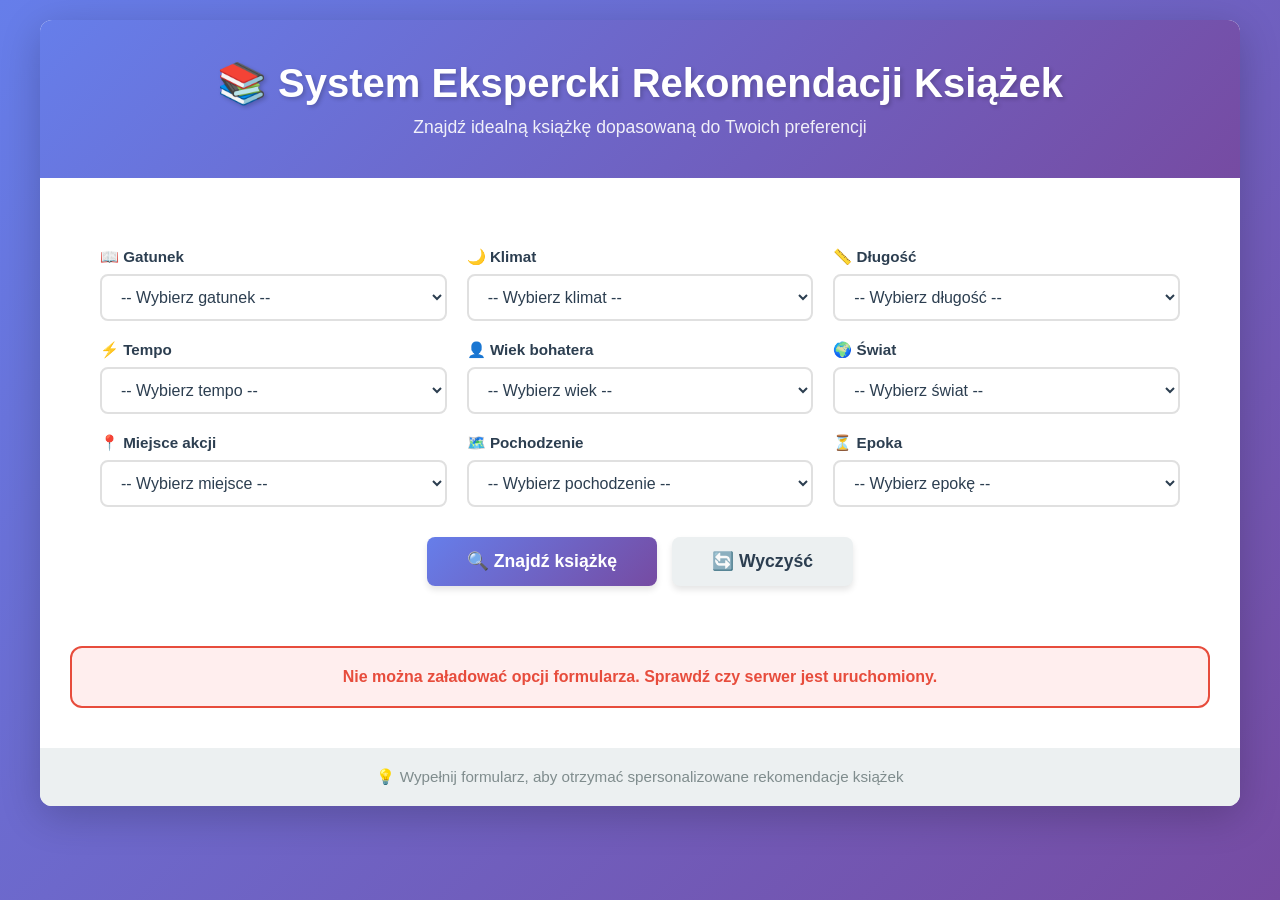
==== index.html @ 4cafb621 "feat: Implement book recommendation system with Flask backend and frontend - Added Flask application" ====
<!DOCTYPE html>
<html lang="pl">
<head>
    <meta charset="UTF-8">
    <meta name="viewport" content="width=device-width, initial-scale=1.0">
    <title>System Ekspercki - Rekomendacja Książek</title>
    <link rel="stylesheet" href="style.css">
</head>
<body>
    <div class="container">
        <header>
            <h1>📚 System Ekspercki Rekomendacji Książek</h1>
            <p class="subtitle">Znajdź idealną książkę dopasowaną do Twoich preferencji</p>
        </header>

        <main>
            <div class="form-container">
                <form id="preferencesForm">
                    <div class="form-grid">
                        <!-- Gatunek -->
                        <div class="form-group">
                            <label for="gatunek">📖 Gatunek</label>
                            <select id="gatunek" name="gatunek">
                                <option value="">-- Wybierz gatunek --</option>
                            </select>
                        </div>

                        <!-- Klimat -->
                        <div class="form-group">
                            <label for="klimat">🌙 Klimat</label>
                            <select id="klimat" name="klimat">
                                <option value="">-- Wybierz klimat --</option>
                            </select>
                        </div>

                        <!-- Długość -->
                        <div class="form-group">
                            <label for="dlugosc">📏 Długość</label>
                            <select id="dlugosc" name="dlugosc">
                                <option value="">-- Wybierz długość --</option>
                            </select>
                        </div>

                        <!-- Tempo -->
                        <div class="form-group">
                            <label for="tempo">⚡ Tempo</label>
                            <select id="tempo" name="tempo">
                                <option value="">-- Wybierz tempo --</option>
                            </select>
                        </div>

                        <!-- Wiek bohatera -->
                        <div class="form-group">
                            <label for="wiek_bohatera">👤 Wiek bohatera</label>
                            <select id="wiek_bohatera" name="wiek_bohatera">
                                <option value="">-- Wybierz wiek --</option>
                            </select>
                        </div>

                        <!-- Świat -->
                        <div class="form-group">
                            <label for="swiat">🌍 Świat</label>
                            <select id="swiat" name="swiat">
                                <option value="">-- Wybierz świat --</option>
                            </select>
                        </div>

                        <!-- Miejsce -->
                        <div class="form-group">
                            <label for="miejsce">📍 Miejsce akcji</label>
                            <select id="miejsce" name="miejsce">
                                <option value="">-- Wybierz miejsce --</option>
                            </select>
                        </div>

                        <!-- Pochodzenie -->
                        <div class="form-group">
                            <label for="pochodzenie">🗺️ Pochodzenie</label>
                            <select id="pochodzenie" name="pochodzenie">
                                <option value="">-- Wybierz pochodzenie --</option>
                            </select>
                        </div>

                        <!-- Epoka -->
                        <div class="form-group">
                            <label for="epoka">⏳ Epoka</label>
                            <select id="epoka" name="epoka">
                                <option value="">-- Wybierz epokę --</option>
                            </select>
                        </div>
                    </div>

                    <div class="button-group">
                        <button type="submit" class="btn btn-primary">
                            🔍 Znajdź książkę
                        </button>
                        <button type="reset" class="btn btn-secondary">
                            🔄 Wyczyść
                        </button>
                    </div>
                </form>
            </div>

            <div id="results" class="results-container" style="display: none;">
                <h2>🏆 Twoje Rekomendacje</h2>
                <div id="top3" class="top3-container"></div>
                <div id="explanations" class="explanations-container"></div>
            </div>

            <div id="loading" class="loading" style="display: none;">
                <div class="spinner"></div>
                <p>Szukam idealnej książki dla Ciebie...</p>
            </div>

            <div id="error" class="error-message" style="display: none;"></div>
        </main>

        <footer>
            <p>💡 Wypełnij formularz, aby otrzymać spersonalizowane rekomendacje książek</p>
        </footer>
    </div>

    <script src="script.js"></script>
</body>
</html>
---- style.css ----
* {
    margin: 0;
    padding: 0;
    box-sizing: border-box;
}

:root {
    --primary-color: #2c3e50;
    --secondary-color: #3498db;
    --success-color: #27ae60;
    --warning-color: #f39c12;
    --danger-color: #e74c3c;
    --light-bg: #ecf0f1;
    --white: #ffffff;
    --text-dark: #2c3e50;
    --text-light: #7f8c8d;
    --border-radius: 12px;
    --box-shadow: 0 4px 6px rgba(0, 0, 0, 0.1);
    --transition: all 0.3s ease;
}

body {
    font-family: 'Segoe UI', Tahoma, Geneva, Verdana, sans-serif;
    background: linear-gradient(135deg, #667eea 0%, #764ba2 100%);
    min-height: 100vh;
    padding: 20px;
    color: var(--text-dark);
}

.container {
    max-width: 1200px;
    margin: 0 auto;
    background: var(--white);
    border-radius: var(--border-radius);
    box-shadow: 0 10px 40px rgba(0, 0, 0, 0.2);
    overflow: hidden;
}

header {
    background: linear-gradient(135deg, #667eea 0%, #764ba2 100%);
    color: var(--white);
    padding: 40px 30px;
    text-align: center;
}

header h1 {
    font-size: 2.5rem;
    margin-bottom: 10px;
    text-shadow: 2px 2px 4px rgba(0, 0, 0, 0.2);
}

.subtitle {
    font-size: 1.1rem;
    opacity: 0.9;
}

main {
    padding: 40px 30px;
}

.form-container {
    background: var(--white);
    border-radius: var(--border-radius);
    padding: 30px;
    margin-bottom: 30px;
}

.form-grid {
    display: grid;
    grid-template-columns: repeat(auto-fit, minmax(280px, 1fr));
    gap: 20px;
    margin-bottom: 30px;
}

.form-group {
    display: flex;
    flex-direction: column;
}

.form-group label {
    font-weight: 600;
    margin-bottom: 8px;
    color: var(--text-dark);
    font-size: 0.95rem;
}

.form-group select {
    padding: 12px 15px;
    border: 2px solid #e0e0e0;
    border-radius: 8px;
    font-size: 1rem;
    background-color: var(--white);
    color: var(--text-dark);
    cursor: pointer;
    transition: var(--transition);
}

.form-group select:focus {
    outline: none;
    border-color: var(--secondary-color);
    box-shadow: 0 0 0 3px rgba(52, 152, 219, 0.1);
}

.form-group select:hover {
    border-color: var(--secondary-color);
}

.button-group {
    display: flex;
    gap: 15px;
    justify-content: center;
    flex-wrap: wrap;
}

.btn {
    padding: 14px 40px;
    border: none;
    border-radius: 8px;
    font-size: 1.1rem;
    font-weight: 600;
    cursor: pointer;
    transition: var(--transition);
    box-shadow: var(--box-shadow);
}

.btn-primary {
    background: linear-gradient(135deg, #667eea 0%, #764ba2 100%);
    color: var(--white);
}

.btn-primary:hover {
    transform: translateY(-2px);
    box-shadow: 0 6px 12px rgba(0, 0, 0, 0.15);
}

.btn-secondary {
    background: var(--light-bg);
    color: var(--text-dark);
}

.btn-secondary:hover {
    background: #d5dbdb;
}

.results-container {
    margin-top: 40px;
}

.results-container h2 {
    color: var(--primary-color);
    margin-bottom: 25px;
    text-align: center;
    font-size: 2rem;
}

.top3-container {
    display: grid;
    grid-template-columns: repeat(auto-fit, minmax(300px, 1fr));
    gap: 20px;
    margin-bottom: 30px;
}

.book-card {
    background: var(--white);
    border-radius: var(--border-radius);
    padding: 25px;
    box-shadow: var(--box-shadow);
    transition: var(--transition);
    border: 2px solid transparent;
}

.book-card:hover {
    transform: translateY(-5px);
    box-shadow: 0 8px 16px rgba(0, 0, 0, 0.15);
}

.book-card.winner {
    border-color: #f39c12;
    background: linear-gradient(135deg, #fff9e6 0%, #ffffff 100%);
}

.book-card.medal-1 {
    border-color: #ffd700;
}

.book-card.medal-2 {
    border-color: #c0c0c0;
}

.book-card.medal-3 {
    border-color: #cd7f32;
}

.book-title {
    font-size: 1.4rem;
    font-weight: 700;
    color: var(--primary-color);
    margin-bottom: 10px;
    display: flex;
    align-items: center;
    gap: 10px;
}

.book-score {
    font-size: 2rem;
    font-weight: 700;
    color: var(--secondary-color);
    margin-bottom: 15px;
}

.score-bar {
    height: 8px;
    background: var(--light-bg);
    border-radius: 10px;
    overflow: hidden;
    margin-bottom: 15px;
}

.score-fill {
    height: 100%;
    background: linear-gradient(90deg, #667eea 0%, #764ba2 100%);
    transition: width 1s ease;
}

.explanations-container {
    background: #f8f9fa;
    border-radius: var(--border-radius);
    padding: 30px;
    margin-top: 30px;
}

.explanation-section {
    margin-bottom: 25px;
}

.explanation-section:last-child {
    margin-bottom: 0;
}

.explanation-title {
    font-size: 1.3rem;
    font-weight: 700;
    color: var(--primary-color);
    margin-bottom: 15px;
    padding-bottom: 10px;
    border-bottom: 3px solid var(--secondary-color);
}

.reason-list {
    list-style: none;
    padding-left: 0;
}

.reason-item {
    padding: 10px 15px;
    margin-bottom: 8px;
    background: var(--white);
    border-left: 4px solid var(--success-color);
    border-radius: 6px;
    transition: var(--transition);
}

.reason-item:hover {
    transform: translateX(5px);
    box-shadow: var(--box-shadow);
}

.loading {
    text-align: center;
    padding: 60px 20px;
}

.spinner {
    width: 60px;
    height: 60px;
    border: 5px solid var(--light-bg);
    border-top-color: var(--secondary-color);
    border-radius: 50%;
    animation: spin 1s linear infinite;
    margin: 0 auto 20px;
}

@keyframes spin {
    to {
        transform: rotate(360deg);
    }
}

.loading p {
    font-size: 1.2rem;
    color: var(--text-light);
}

.error-message {
    background: #fee;
    border: 2px solid var(--danger-color);
    color: var(--danger-color);
    padding: 20px;
    border-radius: var(--border-radius);
    margin-top: 20px;
    text-align: center;
    font-weight: 600;
}

footer {
    background: var(--light-bg);
    padding: 20px;
    text-align: center;
    color: var(--text-light);
    font-size: 0.95rem;
}

.medal {
    font-size: 1.5rem;
}

/* Responsywność */
@media (max-width: 768px) {
    header h1 {
        font-size: 1.8rem;
    }

    .form-grid {
        grid-template-columns: 1fr;
    }

    .top3-container {
        grid-template-columns: 1fr;
    }

    .button-group {
        flex-direction: column;
    }

    .btn {
        width: 100%;
    }
}

/* Animacje wejścia */
@keyframes fadeIn {
    from {
        opacity: 0;
        transform: translateY(20px);
    }
    to {
        opacity: 1;
        transform: translateY(0);
    }
}

.results-container {
    animation: fadeIn 0.5s ease;
}

.book-card {
    animation: fadeIn 0.5s ease;
}

.book-card:nth-child(1) {
    animation-delay: 0.1s;
}

.book-card:nth-child(2) {
    animation-delay: 0.2s;
}

.book-card:nth-child(3) {
    animation-delay: 0.3s;
}
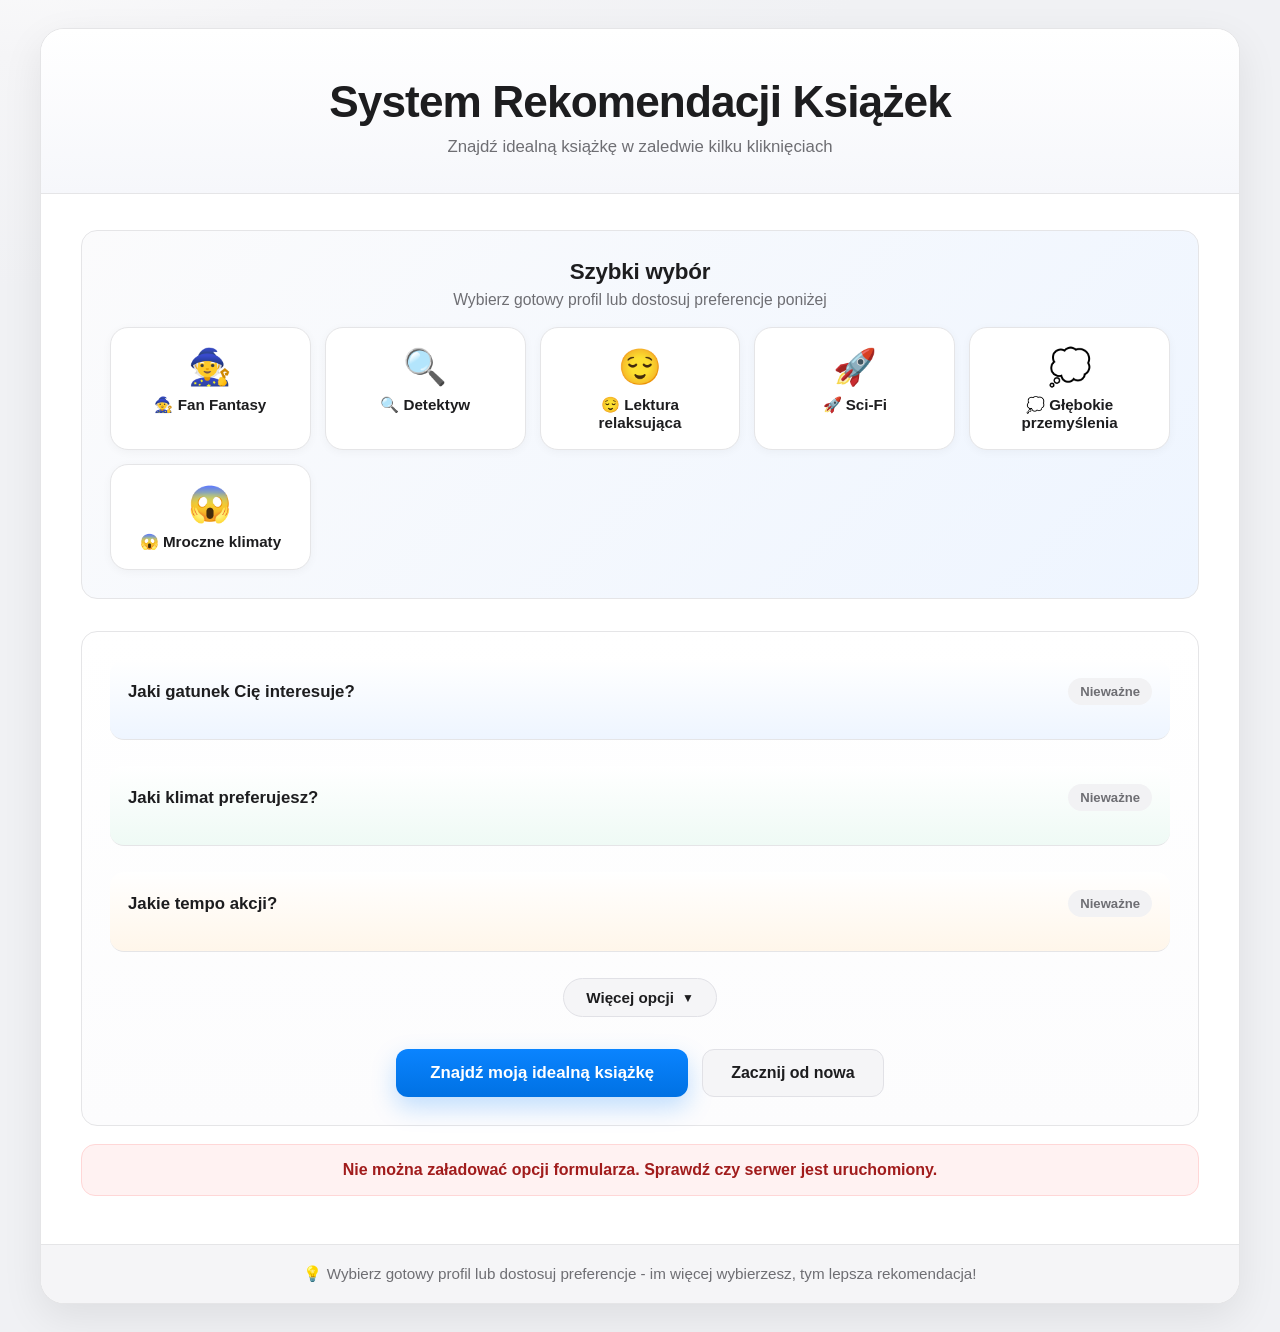
==== commit ed37be6f: "Add initial implementation of book recommendation system with frontend and backend integration - Cre" ====
--- a/index.html
+++ b/index.html
@@ -9,114 +9,143 @@
 <body>
     <div class="container">
         <header>
-            <h1>📚 System Ekspercki Rekomendacji Książek</h1>
-            <p class="subtitle">Znajdź idealną książkę dopasowaną do Twoich preferencji</p>
+            <h1>System Rekomendacji Książek</h1>
+            <p class="subtitle">Znajdź idealną książkę w zaledwie kilku kliknięciach</p>
         </header>
 
         <main>
+            <!-- Szybkie Presety -->
+            <div class="presets-section">
+                <h2 class="section-title">Szybki wybór</h2>
+                <p class="section-description">Wybierz gotowy profil lub dostosuj preferencje poniżej</p>
+                <div class="presets-grid" id="presetsGrid">
+                    <!-- Presety będą generowane dynamicznie -->
+                </div>
+            </div>
+
+            <!-- Główny formularz -->
             <div class="form-container">
                 <form id="preferencesForm">
-                    <div class="form-grid">
-                        <!-- Gatunek -->
-                        <div class="form-group">
-                            <label for="gatunek">📖 Gatunek</label>
-                            <select id="gatunek" name="gatunek">
-                                <option value="">-- Wybierz gatunek --</option>
-                            </select>
+                    <!-- Podstawowe preferencje (zawsze widoczne) -->
+                    <div class="preferences-section">
+                        <h3 class="preferences-title">
+                            <span>Jaki gatunek Cię interesuje?</span>
+                            <span class="badge" id="gatunekBadge">Nieważne</span>
+                        </h3>
+                        <div class="chips-container" id="gatunekChips"></div>
+                    </div>
+
+                    <div class="preferences-section">
+                        <h3 class="preferences-title">
+                            <span>Jaki klimat preferujesz?</span>
+                            <span class="badge" id="klimatBadge">Nieważne</span>
+                        </h3>
+                        <div class="chips-container" id="klimatChips"></div>
+                    </div>
+
+                    <div class="preferences-section">
+                        <h3 class="preferences-title">
+                            <span>Jakie tempo akcji?</span>
+                            <span class="badge" id="tempoBadge">Nieważne</span>
+                        </h3>
+                        <div class="chips-container" id="tempoChips"></div>
+                    </div>
+
+                    <!-- Opcje zaawansowane (rozwijane) -->
+                    <div class="advanced-toggle">
+                        <button type="button" id="toggleAdvanced" class="toggle-btn">
+                            <span class="toggle-text">Więcej opcji</span>
+                            <span class="toggle-icon">▼</span>
+                        </button>
+                    </div>
+
+                    <div id="advancedOptions" class="advanced-options" style="display: none;">
+                        <div class="preferences-section">
+                            <h3 class="preferences-title">
+                                <span>Długość książki</span>
+                                <span class="badge" id="dlugoscBadge">Nieważne</span>
+                            </h3>
+                            <div class="chips-container" id="dlugoscChips"></div>
                         </div>
 
-                        <!-- Klimat -->
-                        <div class="form-group">
-                            <label for="klimat">🌙 Klimat</label>
-                            <select id="klimat" name="klimat">
-                                <option value="">-- Wybierz klimat --</option>
-                            </select>
+                        <div class="preferences-section">
+                            <h3 class="preferences-title">
+                                <span>Świat przedstawiony</span>
+                                <span class="badge" id="swiatBadge">Nieważne</span>
+                            </h3>
+                            <div class="chips-container" id="swiatChips"></div>
                         </div>
 
-                        <!-- Długość -->
-                        <div class="form-group">
-                            <label for="dlugosc">📏 Długość</label>
-                            <select id="dlugosc" name="dlugosc">
-                                <option value="">-- Wybierz długość --</option>
-                            </select>
+                        <div class="preferences-section">
+                            <h3 class="preferences-title">
+                                <span>Wiek bohatera</span>
+                                <span class="badge" id="wiek_bohateraBadge">Nieważne</span>
+                            </h3>
+                            <div class="chips-container" id="wiek_bohateraChips"></div>
                         </div>
 
-                        <!-- Tempo -->
-                        <div class="form-group">
-                            <label for="tempo">⚡ Tempo</label>
-                            <select id="tempo" name="tempo">
-                                <option value="">-- Wybierz tempo --</option>
-                            </select>
+                        <div class="preferences-section">
+                            <h3 class="preferences-title">
+                                <span>Miejsce akcji</span>
+                                <span class="badge" id="miejsceBadge">Nieważne</span>
+                            </h3>
+                            <div class="chips-container" id="miejsceChips"></div>
                         </div>
 
-                        <!-- Wiek bohatera -->
-                        <div class="form-group">
-                            <label for="wiek_bohatera">👤 Wiek bohatera</label>
-                            <select id="wiek_bohatera" name="wiek_bohatera">
-                                <option value="">-- Wybierz wiek --</option>
-                            </select>
+                        <div class="preferences-section">
+                            <h3 class="preferences-title">
+                                <span>Pochodzenie</span>
+                                <span class="badge" id="pochodzenieBadge">Nieważne</span>
+                            </h3>
+                            <div class="chips-container" id="pochodzenieChips"></div>
                         </div>
 
-                        <!-- Świat -->
-                        <div class="form-group">
-                            <label for="swiat">🌍 Świat</label>
-                            <select id="swiat" name="swiat">
-                                <option value="">-- Wybierz świat --</option>
-                            </select>
-                        </div>
-
-                        <!-- Miejsce -->
-                        <div class="form-group">
-                            <label for="miejsce">📍 Miejsce akcji</label>
-                            <select id="miejsce" name="miejsce">
-                                <option value="">-- Wybierz miejsce --</option>
-                            </select>
-                        </div>
-
-                        <!-- Pochodzenie -->
-                        <div class="form-group">
-                            <label for="pochodzenie">🗺️ Pochodzenie</label>
-                            <select id="pochodzenie" name="pochodzenie">
-                                <option value="">-- Wybierz pochodzenie --</option>
-                            </select>
-                        </div>
-
-                        <!-- Epoka -->
-                        <div class="form-group">
-                            <label for="epoka">⏳ Epoka</label>
-                            <select id="epoka" name="epoka">
-                                <option value="">-- Wybierz epokę --</option>
-                            </select>
+                        <div class="preferences-section">
+                            <h3 class="preferences-title">
+                                <span>Epoka</span>
+                                <span class="badge" id="epokaBadge">Nieważne</span>
+                            </h3>
+                            <div class="chips-container" id="epokaChips"></div>
                         </div>
                     </div>
 
-                    <div class="button-group">
-                        <button type="submit" class="btn btn-primary">
-                            🔍 Znajdź książkę
+                    <!-- Przyciski akcji -->
+                    <div class="action-buttons">
+                        <button type="submit" class="btn btn-primary btn-large">
+                            Znajdź moją idealną książkę
                         </button>
                         <button type="reset" class="btn btn-secondary">
-                            🔄 Wyczyść
+                            Zacznij od nowa
                         </button>
+                    </div>
+
+                    <!-- Podgląd wybranych opcji -->
+                    <div id="selectionSummary" class="selection-summary" style="display: none;">
+                        <h4>✓ Twoje wybory:</h4>
+                        <div id="summaryContent" class="summary-content"></div>
                     </div>
                 </form>
             </div>
 
+            <!-- Wyniki -->
             <div id="results" class="results-container" style="display: none;">
-                <h2>🏆 Twoje Rekomendacje</h2>
+                <h2>Twoje rekomendacje</h2>
                 <div id="top3" class="top3-container"></div>
                 <div id="explanations" class="explanations-container"></div>
             </div>
 
+            <!-- Loading -->
             <div id="loading" class="loading" style="display: none;">
                 <div class="spinner"></div>
                 <p>Szukam idealnej książki dla Ciebie...</p>
             </div>
 
+            <!-- Błędy -->
             <div id="error" class="error-message" style="display: none;"></div>
         </main>
 
         <footer>
-            <p>💡 Wypełnij formularz, aby otrzymać spersonalizowane rekomendacje książek</p>
+            <p>💡 Wybierz gotowy profil lub dostosuj preferencje - im więcej wybierzesz, tym lepsza rekomendacja!</p>
         </footer>
     </div>
 
--- a/style.css
+++ b/style.css
@@ -5,232 +5,440 @@
 }
 
 :root {
-    --primary-color: #2c3e50;
-    --secondary-color: #3498db;
-    --success-color: #27ae60;
-    --warning-color: #f39c12;
-    --danger-color: #e74c3c;
-    --light-bg: #ecf0f1;
-    --white: #ffffff;
-    --text-dark: #2c3e50;
-    --text-light: #7f8c8d;
-    --border-radius: 12px;
-    --box-shadow: 0 4px 6px rgba(0, 0, 0, 0.1);
-    --transition: all 0.3s ease;
+    --bg: #f5f5f7;
+    --surface: #ffffff;
+    --surface-muted: #fbfbfc;
+    --text: #1d1d1f;
+    --text-muted: #6e6e73;
+    --accent: #0071e3;
+    --accent-strong: #0a84ff;
+    --border: #e5e5e7;
+    --tint-blue: #eef5ff;
+    --tint-green: #effaf5;
+    --tint-amber: #fff6ea;
+    --shadow: 0 14px 40px rgba(0, 0, 0, 0.08);
+    --shadow-soft: 0 6px 20px rgba(0, 0, 0, 0.08);
+    --radius-lg: 24px;
+    --radius-md: 16px;
+    --radius-pill: 999px;
+    --transition: 300ms ease;
 }
 
 body {
-    font-family: 'Segoe UI', Tahoma, Geneva, Verdana, sans-serif;
-    background: linear-gradient(135deg, #667eea 0%, #764ba2 100%);
+    font-family: "SF Pro Display", "SF Pro Text", "Helvetica Neue", Helvetica, sans-serif;
+    background:
+        radial-gradient(900px 420px at 0% -10%, #ffffff 0%, var(--bg) 45%, #f0f1f4 100%),
+        radial-gradient(700px 360px at 90% 0%, #f2f7ff 0%, transparent 60%);
+    color: var(--text);
     min-height: 100vh;
-    padding: 20px;
-    color: var(--text-dark);
+    padding: 28px;
 }
 
 .container {
     max-width: 1200px;
     margin: 0 auto;
-    background: var(--white);
-    border-radius: var(--border-radius);
-    box-shadow: 0 10px 40px rgba(0, 0, 0, 0.2);
+    background: var(--surface);
+    border-radius: var(--radius-lg);
+    box-shadow: var(--shadow);
     overflow: hidden;
+    border: 1px solid var(--border);
 }
 
 header {
-    background: linear-gradient(135deg, #667eea 0%, #764ba2 100%);
-    color: var(--white);
-    padding: 40px 30px;
-    text-align: center;
+    background:
+        linear-gradient(180deg, #ffffff 0%, #f6f7fb 100%),
+        radial-gradient(500px 120px at 50% -40px, #e9f2ff 0%, transparent 70%);
+    padding: 48px 40px 36px;
+    text-align: center;
+    border-bottom: 1px solid var(--border);
 }
 
 header h1 {
-    font-size: 2.5rem;
+    font-size: clamp(2rem, 2.2vw + 1rem, 2.8rem);
+    font-weight: 600;
+    letter-spacing: -0.02em;
     margin-bottom: 10px;
-    text-shadow: 2px 2px 4px rgba(0, 0, 0, 0.2);
 }
 
 .subtitle {
-    font-size: 1.1rem;
-    opacity: 0.9;
+    color: var(--text-muted);
+    font-size: 1.05rem;
 }
 
 main {
-    padding: 40px 30px;
-}
-
+    padding: 36px 40px 48px;
+}
+
+/* Presety */
+.presets-section {
+    margin-bottom: 32px;
+    padding: 28px;
+    background: linear-gradient(135deg, var(--surface-muted) 0%, var(--tint-blue) 100%);
+    border-radius: var(--radius-md);
+    border: 1px solid var(--border);
+}
+
+.section-title {
+    font-size: 1.4rem;
+    font-weight: 600;
+    letter-spacing: -0.01em;
+    text-align: center;
+    margin-bottom: 6px;
+}
+
+.section-description {
+    text-align: center;
+    color: var(--text-muted);
+    font-size: 0.98rem;
+    margin-bottom: 18px;
+}
+
+.presets-grid {
+    display: grid;
+    grid-template-columns: repeat(auto-fit, minmax(190px, 1fr));
+    gap: 14px;
+}
+
+.preset-card {
+    background: var(--surface);
+    border: 1px solid var(--border);
+    border-radius: 18px;
+    padding: 18px;
+    text-align: center;
+    cursor: pointer;
+    transition: transform var(--transition), box-shadow var(--transition), border-color var(--transition);
+    box-shadow: 0 2px 10px rgba(0, 0, 0, 0.04);
+}
+
+.preset-card:hover {
+    transform: translateY(-2px);
+    box-shadow: var(--shadow-soft);
+    border-color: #d7d7db;
+}
+
+.preset-icon {
+    font-size: 2.2rem;
+    margin-bottom: 8px;
+}
+
+.preset-name {
+    font-weight: 600;
+    color: var(--text);
+    font-size: 0.95rem;
+}
+
+/* Formularz */
 .form-container {
-    background: var(--white);
-    border-radius: var(--border-radius);
-    padding: 30px;
-    margin-bottom: 30px;
-}
-
-.form-grid {
+    background:
+        linear-gradient(180deg, #ffffff 0%, #fcfcfd 100%);
+    border-radius: var(--radius-md);
+    padding: 28px;
+    border: 1px solid var(--border);
+}
+
+.preferences-section {
+    margin-bottom: 26px;
+    padding-bottom: 22px;
+    border-bottom: 1px solid var(--border);
+}
+
+.preferences-section:last-child {
+    border-bottom: none;
+}
+
+.preferences-section:nth-of-type(3n+1) {
+    background: linear-gradient(180deg, #ffffff 0%, var(--tint-blue) 100%);
+    border-radius: 14px;
+    padding: 18px 18px 20px;
+}
+
+.preferences-section:nth-of-type(3n+2) {
+    background: linear-gradient(180deg, #ffffff 0%, var(--tint-green) 100%);
+    border-radius: 14px;
+    padding: 18px 18px 20px;
+}
+
+.preferences-section:nth-of-type(3n+3) {
+    background: linear-gradient(180deg, #ffffff 0%, var(--tint-amber) 100%);
+    border-radius: 14px;
+    padding: 18px 18px 20px;
+}
+
+.preferences-title {
+    display: flex;
+    justify-content: space-between;
+    align-items: center;
+    gap: 12px;
+    margin-bottom: 14px;
+    font-size: 1.05rem;
+    font-weight: 600;
+    color: var(--text);
+}
+
+.badge {
+    background: #f2f2f4;
+    color: var(--text-muted);
+    padding: 6px 12px;
+    border-radius: var(--radius-pill);
+    font-size: 0.82rem;
+    font-weight: 600;
+}
+
+.badge-active {
+    background: #e7f1ff;
+    color: #0b57d0;
+}
+
+/* Chipy */
+.chips-container {
+    display: flex;
+    flex-wrap: wrap;
+    gap: 10px;
+}
+
+.chip {
+    background: #ffffff;
+    border: 1px solid #e1e1e6;
+    color: var(--text);
+    padding: 9px 16px;
+    border-radius: var(--radius-pill);
+    font-size: 0.95rem;
+    font-weight: 500;
+    cursor: pointer;
+    transition: background var(--transition), border-color var(--transition), transform var(--transition);
+    box-shadow: 0 2px 6px rgba(0, 0, 0, 0.04);
+}
+
+.chip:hover {
+    background: #f4f6f9;
+    border-color: #d5d5db;
+}
+
+.chip.selected {
+    background: #e7f1ff;
+    border-color: #b8d7ff;
+    color: #0b57d0;
+}
+
+/* Opcje zaawansowane */
+.advanced-toggle {
+    text-align: center;
+    margin: 26px 0;
+}
+
+.toggle-btn {
+    background: #f5f5f7;
+    border: 1px solid #e1e1e6;
+    color: var(--text);
+    padding: 10px 22px;
+    border-radius: var(--radius-pill);
+    font-size: 0.95rem;
+    font-weight: 600;
+    cursor: pointer;
+    transition: background var(--transition), border-color var(--transition), transform var(--transition);
+    display: inline-flex;
+    align-items: center;
+    gap: 8px;
+}
+
+.toggle-btn:hover {
+    background: #efeff2;
+    border-color: #d5d5db;
+    transform: translateY(-1px);
+}
+
+.toggle-icon {
+    font-size: 0.75rem;
+}
+
+.advanced-options {
+    margin-top: 18px;
+    padding-top: 18px;
+    border-top: 1px dashed #e1e1e6;
+    animation: fadeIn 220ms ease;
+}
+
+/* Przyciski */
+.action-buttons {
+    display: flex;
+    gap: 14px;
+    justify-content: center;
+    flex-wrap: wrap;
+    margin-top: 32px;
+}
+
+.btn {
+    padding: 12px 28px;
+    border: none;
+    border-radius: 12px;
+    font-size: 1rem;
+    font-weight: 600;
+    cursor: pointer;
+    transition: transform var(--transition), box-shadow var(--transition), background var(--transition);
+}
+
+.btn-primary {
+    background: linear-gradient(180deg, var(--accent-strong), var(--accent));
+    color: #ffffff;
+    box-shadow: 0 10px 24px rgba(10, 132, 255, 0.25);
+}
+
+.btn-primary:hover {
+    transform: translateY(-1px);
+    box-shadow: 0 12px 28px rgba(10, 132, 255, 0.32);
+}
+
+.btn-large {
+    padding: 14px 34px;
+    font-size: 1.05rem;
+}
+
+.btn-secondary {
+    background: #f5f5f7;
+    color: var(--text);
+    border: 1px solid #e1e1e6;
+}
+
+.btn-secondary:hover {
+    background: #efeff2;
+}
+
+/* Podsumowanie */
+.selection-summary {
+    margin-top: 26px;
+    padding: 18px;
+    background: linear-gradient(135deg, var(--surface-muted) 0%, var(--tint-blue) 100%);
+    border-radius: 16px;
+    border: 1px solid var(--border);
+}
+
+.selection-summary h4 {
+    color: var(--text);
+    margin-bottom: 12px;
+    font-size: 1rem;
+}
+
+.summary-content {
+    display: flex;
+    flex-wrap: wrap;
+    gap: 8px;
+}
+
+.summary-tag {
+    background: #ffffff;
+    color: var(--text);
+    padding: 6px 12px;
+    border-radius: var(--radius-pill);
+    font-size: 0.85rem;
+    font-weight: 600;
+    border: 1px solid #e1e1e6;
+}
+
+/* Wyniki */
+.results-container {
+    margin-top: 36px;
+    animation: fadeIn 320ms ease;
+}
+
+.results-container h2 {
+    color: var(--text);
+    margin-bottom: 22px;
+    text-align: center;
+    font-size: 1.6rem;
+    background: linear-gradient(90deg, #0b57d0 0%, #2f79ff 60%, #0b57d0 100%);
+    -webkit-background-clip: text;
+    background-clip: text;
+    color: transparent;
+}
+
+.top3-container {
     display: grid;
     grid-template-columns: repeat(auto-fit, minmax(280px, 1fr));
-    gap: 20px;
-    margin-bottom: 30px;
-}
-
-.form-group {
-    display: flex;
-    flex-direction: column;
-}
-
-.form-group label {
-    font-weight: 600;
+    gap: 18px;
+    margin-bottom: 26px;
+}
+
+.book-card {
+    background: rgba(255, 255, 255, 0.72);
+    border-radius: 18px;
+    padding: 22px;
+    box-shadow: 0 10px 28px rgba(0, 0, 0, 0.08);
+    transition: transform var(--transition), box-shadow var(--transition);
+    border: 1px solid rgba(229, 229, 231, 0.7);
+    backdrop-filter: blur(18px) saturate(130%);
+    -webkit-backdrop-filter: blur(18px) saturate(130%);
+}
+
+.book-card:hover {
+    transform: translateY(-10px);
+    box-shadow: 0 12px 30px rgba(0, 0, 0, 0.08);
+}
+
+.book-card.winner {
+    border-color: rgba(91, 146, 255, 0.35);
+    background: linear-gradient(180deg, rgba(255, 255, 255, 0.85) 0%, rgba(232, 242, 255, 0.8) 100%);
+}
+
+.book-card.medal-1 {
+    background: linear-gradient(180deg, rgba(255, 255, 255, 0.9) 0%, rgba(255, 244, 214, 0.82) 100%);
+    border-color: rgba(255, 205, 120, 0.55);
+}
+
+.book-card.medal-2 {
+    background: linear-gradient(180deg, rgba(255, 255, 255, 0.9) 0%, rgba(235, 240, 248, 0.85) 100%);
+    border-color: rgba(171, 184, 202, 0.5);
+}
+
+.book-card.medal-3 {
+    background: linear-gradient(180deg, rgba(255, 255, 255, 0.9) 0%, rgba(252, 231, 219, 0.85) 100%);
+    border-color: rgba(219, 162, 122, 0.55);
+}
+
+.book-title {
+    font-size: 1.2rem;
+    font-weight: 600;
+    color: var(--text);
     margin-bottom: 8px;
-    color: var(--text-dark);
-    font-size: 0.95rem;
-}
-
-.form-group select {
-    padding: 12px 15px;
-    border: 2px solid #e0e0e0;
-    border-radius: 8px;
-    font-size: 1rem;
-    background-color: var(--white);
-    color: var(--text-dark);
-    cursor: pointer;
-    transition: var(--transition);
-}
-
-.form-group select:focus {
-    outline: none;
-    border-color: var(--secondary-color);
-    box-shadow: 0 0 0 3px rgba(52, 152, 219, 0.1);
-}
-
-.form-group select:hover {
-    border-color: var(--secondary-color);
-}
-
-.button-group {
-    display: flex;
-    gap: 15px;
-    justify-content: center;
-    flex-wrap: wrap;
-}
-
-.btn {
-    padding: 14px 40px;
-    border: none;
-    border-radius: 8px;
-    font-size: 1.1rem;
-    font-weight: 600;
-    cursor: pointer;
-    transition: var(--transition);
-    box-shadow: var(--box-shadow);
-}
-
-.btn-primary {
-    background: linear-gradient(135deg, #667eea 0%, #764ba2 100%);
-    color: var(--white);
-}
-
-.btn-primary:hover {
-    transform: translateY(-2px);
-    box-shadow: 0 6px 12px rgba(0, 0, 0, 0.15);
-}
-
-.btn-secondary {
-    background: var(--light-bg);
-    color: var(--text-dark);
-}
-
-.btn-secondary:hover {
-    background: #d5dbdb;
-}
-
-.results-container {
-    margin-top: 40px;
-}
-
-.results-container h2 {
-    color: var(--primary-color);
-    margin-bottom: 25px;
-    text-align: center;
-    font-size: 2rem;
-}
-
-.top3-container {
-    display: grid;
-    grid-template-columns: repeat(auto-fit, minmax(300px, 1fr));
-    gap: 20px;
-    margin-bottom: 30px;
-}
-
-.book-card {
-    background: var(--white);
-    border-radius: var(--border-radius);
-    padding: 25px;
-    box-shadow: var(--box-shadow);
-    transition: var(--transition);
-    border: 2px solid transparent;
-}
-
-.book-card:hover {
-    transform: translateY(-5px);
-    box-shadow: 0 8px 16px rgba(0, 0, 0, 0.15);
-}
-
-.book-card.winner {
-    border-color: #f39c12;
-    background: linear-gradient(135deg, #fff9e6 0%, #ffffff 100%);
-}
-
-.book-card.medal-1 {
-    border-color: #ffd700;
-}
-
-.book-card.medal-2 {
-    border-color: #c0c0c0;
-}
-
-.book-card.medal-3 {
-    border-color: #cd7f32;
-}
-
-.book-title {
-    font-size: 1.4rem;
-    font-weight: 700;
-    color: var(--primary-color);
-    margin-bottom: 10px;
     display: flex;
     align-items: center;
     gap: 10px;
 }
 
 .book-score {
-    font-size: 2rem;
-    font-weight: 700;
-    color: var(--secondary-color);
-    margin-bottom: 15px;
+    font-size: 1.6rem;
+    font-weight: 600;
+    color: #0b57d0;
+    margin-bottom: 12px;
 }
 
 .score-bar {
     height: 8px;
-    background: var(--light-bg);
+    background: #eef1f4;
     border-radius: 10px;
     overflow: hidden;
-    margin-bottom: 15px;
+    margin-bottom: 12px;
 }
 
 .score-fill {
     height: 100%;
-    background: linear-gradient(90deg, #667eea 0%, #764ba2 100%);
-    transition: width 1s ease;
+    background: linear-gradient(90deg, #0a84ff 0%, #4da3ff 100%);
+    transition: width 400ms ease;
+}
+
+.reasons-count {
+    color: var(--text-muted);
+    font-size: 0.92rem;
 }
 
 .explanations-container {
-    background: #f8f9fa;
-    border-radius: var(--border-radius);
-    padding: 30px;
-    margin-top: 30px;
+    background: var(--surface-muted);
+    border-radius: 18px;
+    padding: 26px;
+    border: 1px solid var(--border);
 }
 
 .explanation-section {
-    margin-bottom: 25px;
+    margin-bottom: 20px;
 }
 
 .explanation-section:last-child {
@@ -238,12 +446,12 @@
 }
 
 .explanation-title {
-    font-size: 1.3rem;
-    font-weight: 700;
-    color: var(--primary-color);
-    margin-bottom: 15px;
-    padding-bottom: 10px;
-    border-bottom: 3px solid var(--secondary-color);
+    font-size: 1.1rem;
+    font-weight: 600;
+    color: var(--text);
+    margin-bottom: 12px;
+    padding-bottom: 8px;
+    border-bottom: 1px solid var(--border);
 }
 
 .reason-list {
@@ -252,83 +460,101 @@
 }
 
 .reason-item {
-    padding: 10px 15px;
+    padding: 10px 14px;
     margin-bottom: 8px;
-    background: var(--white);
-    border-left: 4px solid var(--success-color);
-    border-radius: 6px;
-    transition: var(--transition);
+    background: #ffffff;
+    border-radius: 10px;
+    transition: transform var(--transition);
+    border: 1px solid #ececef;
 }
 
 .reason-item:hover {
-    transform: translateX(5px);
-    box-shadow: var(--box-shadow);
-}
-
+    transform: translateY(-3px);
+}
+
+/* Loading */
 .loading {
     text-align: center;
-    padding: 60px 20px;
+    padding: 48px 20px;
 }
 
 .spinner {
-    width: 60px;
-    height: 60px;
-    border: 5px solid var(--light-bg);
-    border-top-color: var(--secondary-color);
+    width: 54px;
+    height: 54px;
+    border: 4px solid #e8e8ec;
+    border-top-color: var(--accent);
     border-radius: 50%;
     animation: spin 1s linear infinite;
-    margin: 0 auto 20px;
+    margin: 0 auto 18px;
 }
 
 @keyframes spin {
-    to {
-        transform: rotate(360deg);
-    }
+    to { transform: rotate(360deg); }
 }
 
 .loading p {
-    font-size: 1.2rem;
-    color: var(--text-light);
-}
-
+    font-size: 1rem;
+    color: var(--text-muted);
+}
+
+/* Bledy */
 .error-message {
-    background: #fee;
-    border: 2px solid var(--danger-color);
-    color: var(--danger-color);
+    background: #fff2f2;
+    border: 1px solid #ffd7d7;
+    color: #a11c1c;
+    padding: 16px;
+    border-radius: 14px;
+    margin-top: 18px;
+    text-align: center;
+    font-weight: 600;
+}
+
+/* Footer */
+footer {
+    background: #f5f5f7;
     padding: 20px;
-    border-radius: var(--border-radius);
-    margin-top: 20px;
-    text-align: center;
-    font-weight: 600;
-}
-
-footer {
-    background: var(--light-bg);
-    padding: 20px;
-    text-align: center;
-    color: var(--text-light);
+    text-align: center;
+    color: var(--text-muted);
     font-size: 0.95rem;
+    border-top: 1px solid var(--border);
 }
 
 .medal {
-    font-size: 1.5rem;
-}
-
-/* Responsywność */
+    font-size: 1.4rem;
+}
+
+/* Animacje */
+@keyframes fadeIn {
+    from { opacity: 0; transform: translateY(12px); }
+    to { opacity: 1; transform: translateY(0); }
+}
+
+/* Responsywnosc */
+@media (max-width: 900px) {
+    header {
+        padding: 36px 28px 30px;
+    }
+
+    main {
+        padding: 28px 28px 40px;
+    }
+
+    .presets-grid {
+        grid-template-columns: repeat(auto-fit, minmax(160px, 1fr));
+    }
+}
+
 @media (max-width: 768px) {
-    header h1 {
-        font-size: 1.8rem;
-    }
-
-    .form-grid {
-        grid-template-columns: 1fr;
-    }
-
-    .top3-container {
-        grid-template-columns: 1fr;
-    }
-
-    .button-group {
+    body {
+        padding: 18px;
+    }
+
+    .preferences-title {
+        flex-direction: column;
+        align-items: flex-start;
+    }
+
+    .action-buttons {
         flex-direction: column;
     }
 
@@ -337,34 +563,21 @@
     }
 }
 
-/* Animacje wejścia */
-@keyframes fadeIn {
-    from {
-        opacity: 0;
-        transform: translateY(20px);
-    }
-    to {
-        opacity: 1;
-        transform: translateY(0);
-    }
-}
-
-.results-container {
-    animation: fadeIn 0.5s ease;
-}
-
-.book-card {
-    animation: fadeIn 0.5s ease;
-}
-
-.book-card:nth-child(1) {
-    animation-delay: 0.1s;
-}
-
-.book-card:nth-child(2) {
-    animation-delay: 0.2s;
-}
-
-.book-card:nth-child(3) {
-    animation-delay: 0.3s;
-}
+@media (max-width: 520px) {
+    header {
+        padding: 30px 20px 24px;
+    }
+
+    main {
+        padding: 22px 18px 32px;
+    }
+
+    .presets-section,
+    .form-container {
+        padding: 20px;
+    }
+}
+
+html {
+    scroll-behavior: smooth;
+}
